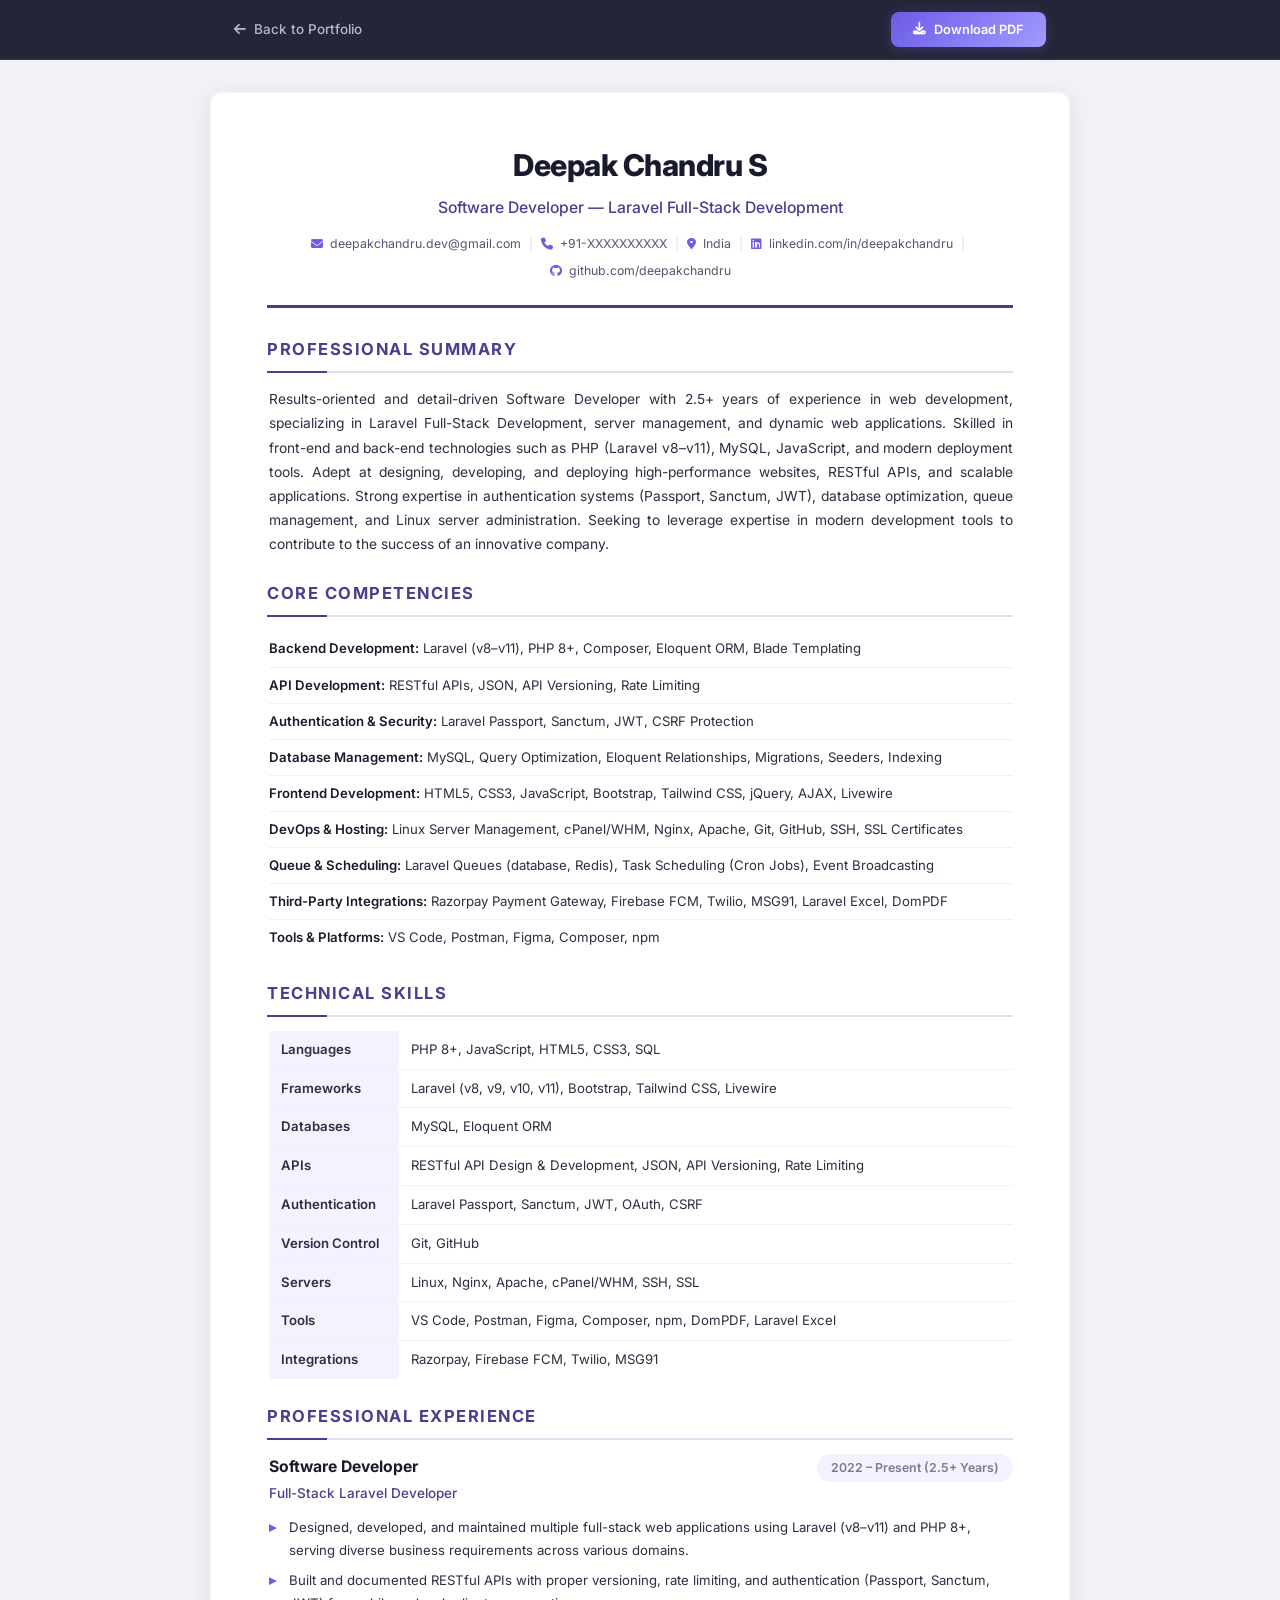
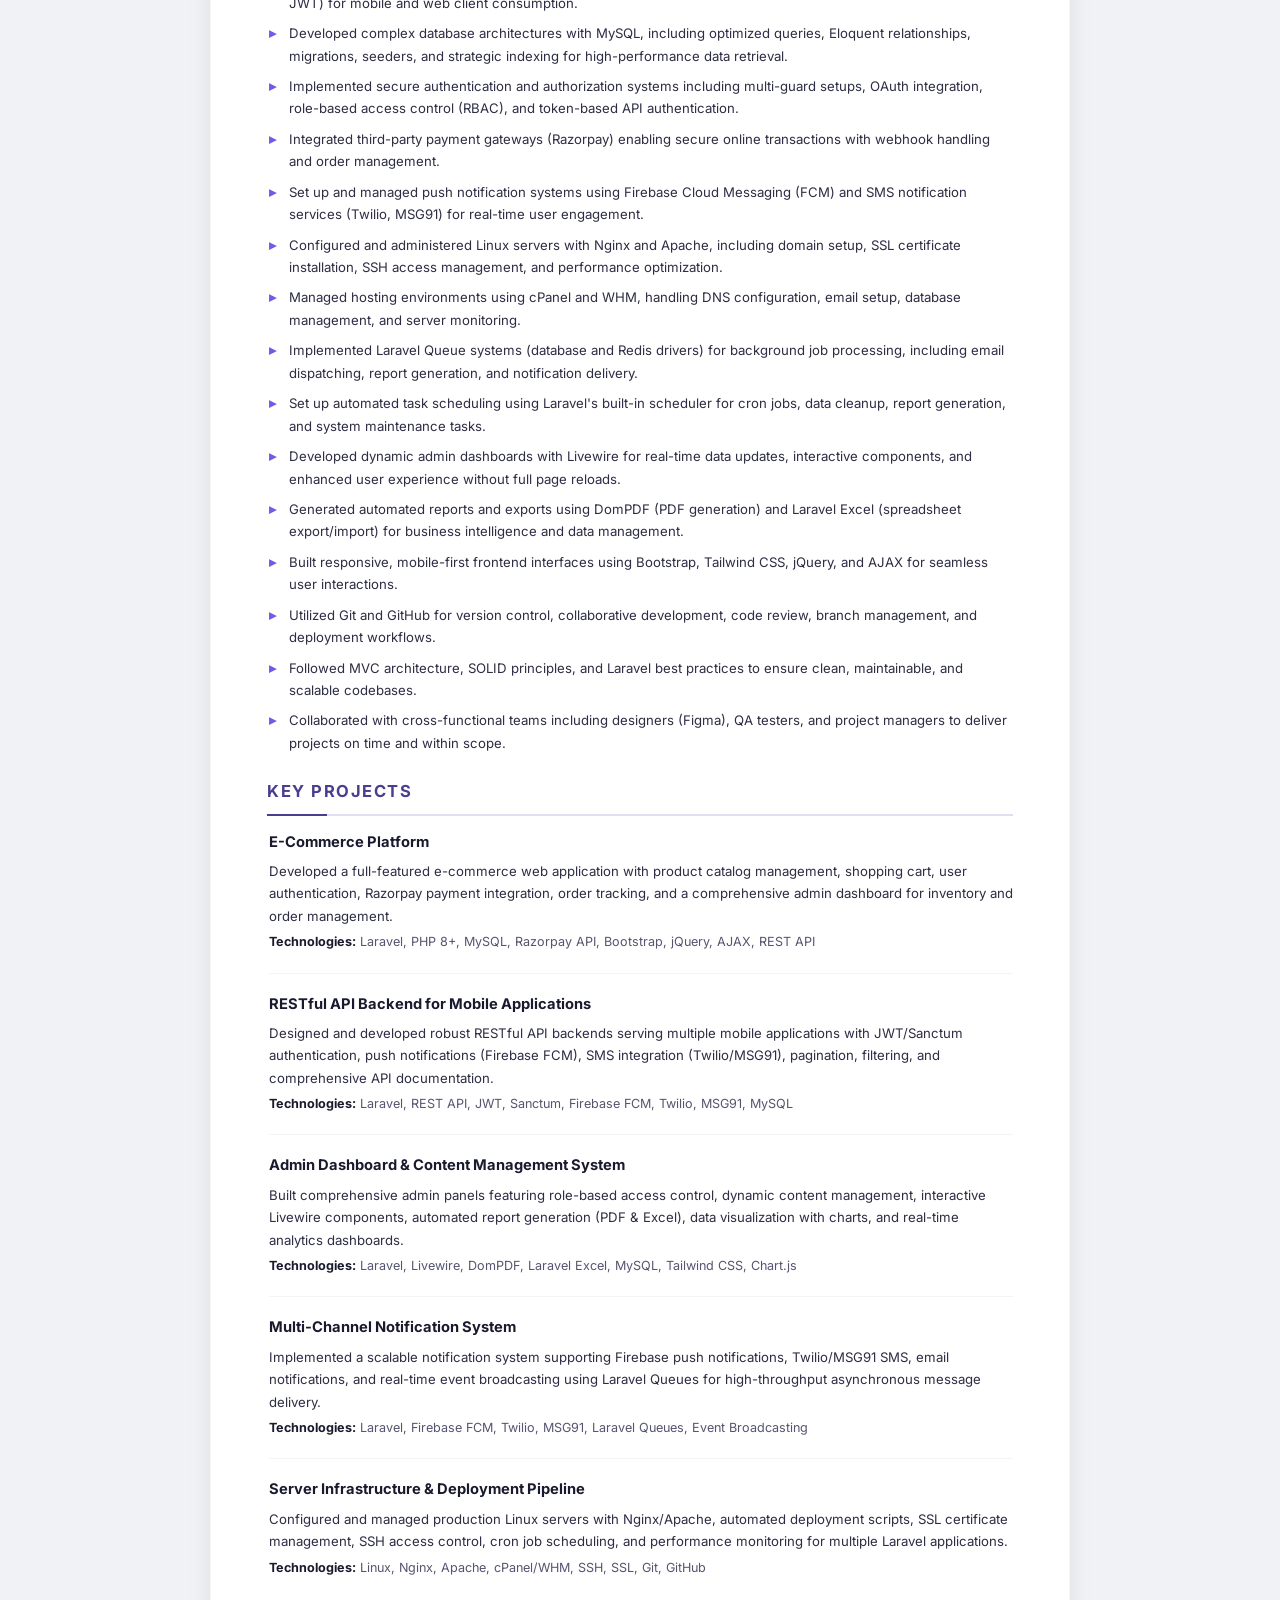
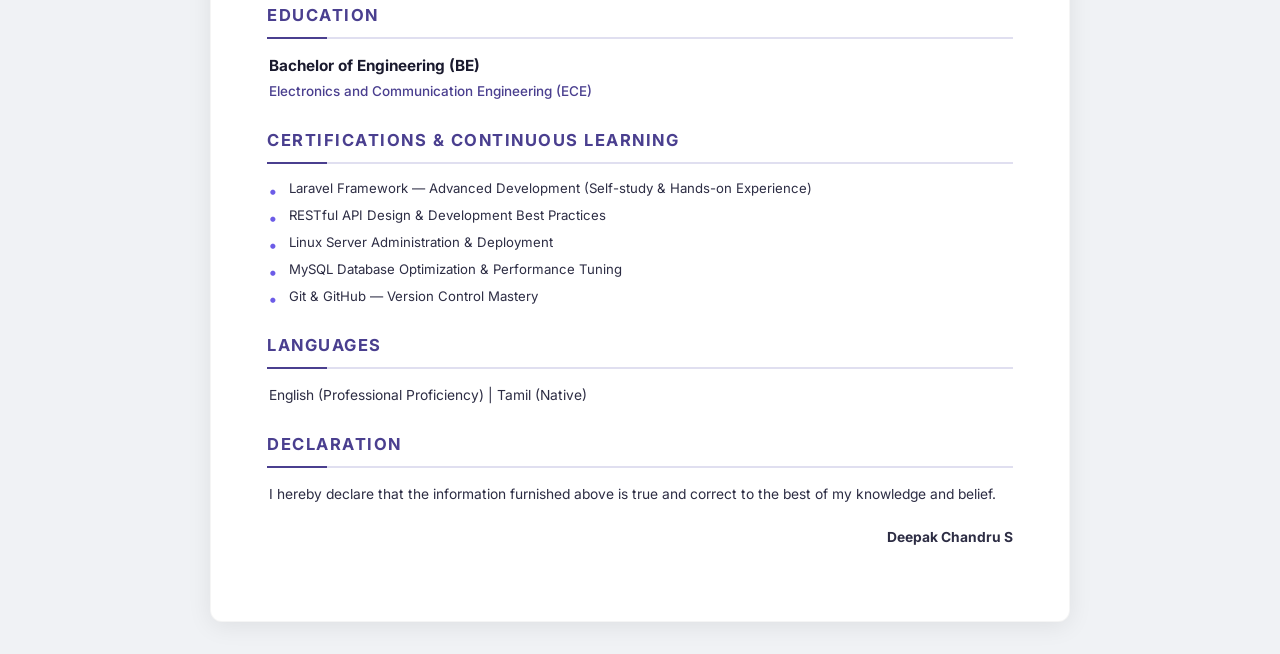
==== resume.html @ 0161b1d6 "initial commit" ====
<!DOCTYPE html>
<html lang="en">
<head>
    <meta charset="UTF-8">
    <meta name="viewport" content="width=device-width, initial-scale=1.0">
    <title>Deepak Chandru S — ATS Resume</title>
    <link rel="preconnect" href="https://fonts.googleapis.com">
    <link href="https://fonts.googleapis.com/css2?family=Inter:wght@400;500;600;700;800&family=JetBrains+Mono:wght@400;500&display=swap" rel="stylesheet">
    <link rel="stylesheet" href="https://cdn.jsdelivr.net/npm/@fortawesome/fontawesome-free@6.4.0/css/all.min.css">
    <link rel="stylesheet" href="css/resume.css">
</head>
<body>

    <!-- Action Bar (hidden on print) -->
    <div class="action-bar no-print">
        <div class="action-container">
            <a href="index.html" class="back-link">
                <i class="fas fa-arrow-left"></i> Back to Portfolio
            </a>
            <div class="action-buttons">
                <button class="action-btn" onclick="window.print()" title="Print / Save as PDF">
                    <i class="fas fa-download"></i> Download PDF
                </button>
            </div>
        </div>
    </div>

    <!-- Resume Container -->
    <div class="resume" id="resume">

        <!-- ===== HEADER / CONTACT ===== -->
        <header class="resume-header">
            <h1>Deepak Chandru S</h1>
            <p class="resume-subtitle">Software Developer — Laravel Full-Stack Development</p>
            <div class="contact-row">
                <span><i class="fas fa-envelope"></i> deepakchandru.dev@gmail.com</span>
                <span class="sep">|</span>
                <span><i class="fas fa-phone"></i> +91-XXXXXXXXXX</span>
                <span class="sep">|</span>
                <span><i class="fas fa-map-marker-alt"></i> India</span>
                <span class="sep">|</span>
                <span><i class="fab fa-linkedin"></i> linkedin.com/in/deepakchandru</span>
                <span class="sep">|</span>
                <span><i class="fab fa-github"></i> github.com/deepakchandru</span>
            </div>
        </header>

        <!-- ===== PROFESSIONAL SUMMARY ===== -->
        <section class="resume-section">
            <h2>Professional Summary</h2>
            <div class="section-content">
                <p>
                    Results-oriented and detail-driven Software Developer with 2.5+ years of experience in web development, 
                    specializing in Laravel Full-Stack Development, server management, and dynamic web applications. 
                    Skilled in front-end and back-end technologies such as PHP (Laravel v8–v11), MySQL, JavaScript, and modern 
                    deployment tools. Adept at designing, developing, and deploying high-performance websites, RESTful APIs, 
                    and scalable applications. Strong expertise in authentication systems (Passport, Sanctum, JWT), database 
                    optimization, queue management, and Linux server administration. Seeking to leverage expertise in modern 
                    development tools to contribute to the success of an innovative company.
                </p>
            </div>
        </section>

        <!-- ===== CORE COMPETENCIES ===== -->
        <section class="resume-section">
            <h2>Core Competencies</h2>
            <div class="section-content">
                <table class="competency-table">
                    <tr>
                        <td><strong>Backend Development:</strong> Laravel (v8–v11), PHP 8+, Composer, Eloquent ORM, Blade Templating</td>
                    </tr>
                    <tr>
                        <td><strong>API Development:</strong> RESTful APIs, JSON, API Versioning, Rate Limiting</td>
                    </tr>
                    <tr>
                        <td><strong>Authentication & Security:</strong> Laravel Passport, Sanctum, JWT, CSRF Protection</td>
                    </tr>
                    <tr>
                        <td><strong>Database Management:</strong> MySQL, Query Optimization, Eloquent Relationships, Migrations, Seeders, Indexing</td>
                    </tr>
                    <tr>
                        <td><strong>Frontend Development:</strong> HTML5, CSS3, JavaScript, Bootstrap, Tailwind CSS, jQuery, AJAX, Livewire</td>
                    </tr>
                    <tr>
                        <td><strong>DevOps & Hosting:</strong> Linux Server Management, cPanel/WHM, Nginx, Apache, Git, GitHub, SSH, SSL Certificates</td>
                    </tr>
                    <tr>
                        <td><strong>Queue & Scheduling:</strong> Laravel Queues (database, Redis), Task Scheduling (Cron Jobs), Event Broadcasting</td>
                    </tr>
                    <tr>
                        <td><strong>Third-Party Integrations:</strong> Razorpay Payment Gateway, Firebase FCM, Twilio, MSG91, Laravel Excel, DomPDF</td>
                    </tr>
                    <tr>
                        <td><strong>Tools & Platforms:</strong> VS Code, Postman, Figma, Composer, npm</td>
                    </tr>
                </table>
            </div>
        </section>

        <!-- ===== TECHNICAL SKILLS ===== -->
        <section class="resume-section">
            <h2>Technical Skills</h2>
            <div class="section-content">
                <table class="skills-table">
                    <tr>
                        <td class="skill-label">Languages</td>
                        <td>PHP 8+, JavaScript, HTML5, CSS3, SQL</td>
                    </tr>
                    <tr>
                        <td class="skill-label">Frameworks</td>
                        <td>Laravel (v8, v9, v10, v11), Bootstrap, Tailwind CSS, Livewire</td>
                    </tr>
                    <tr>
                        <td class="skill-label">Databases</td>
                        <td>MySQL, Eloquent ORM</td>
                    </tr>
                    <tr>
                        <td class="skill-label">APIs</td>
                        <td>RESTful API Design & Development, JSON, API Versioning, Rate Limiting</td>
                    </tr>
                    <tr>
                        <td class="skill-label">Authentication</td>
                        <td>Laravel Passport, Sanctum, JWT, OAuth, CSRF</td>
                    </tr>
                    <tr>
                        <td class="skill-label">Version Control</td>
                        <td>Git, GitHub</td>
                    </tr>
                    <tr>
                        <td class="skill-label">Servers</td>
                        <td>Linux, Nginx, Apache, cPanel/WHM, SSH, SSL</td>
                    </tr>
                    <tr>
                        <td class="skill-label">Tools</td>
                        <td>VS Code, Postman, Figma, Composer, npm, DomPDF, Laravel Excel</td>
                    </tr>
                    <tr>
                        <td class="skill-label">Integrations</td>
                        <td>Razorpay, Firebase FCM, Twilio, MSG91</td>
                    </tr>
                </table>
            </div>
        </section>

        <!-- ===== WORK EXPERIENCE ===== -->
        <section class="resume-section">
            <h2>Professional Experience</h2>
            <div class="section-content">

                <div class="experience-item">
                    <div class="exp-header">
                        <div>
                            <h3>Software Developer</h3>
                            <p class="exp-company">Full-Stack Laravel Developer</p>
                        </div>
                        <span class="exp-date">2022 – Present (2.5+ Years)</span>
                    </div>
                    <ul class="exp-list">
                        <li>Designed, developed, and maintained multiple full-stack web applications using Laravel (v8–v11) and PHP 8+, serving diverse business requirements across various domains.</li>
                        <li>Built and documented RESTful APIs with proper versioning, rate limiting, and authentication (Passport, Sanctum, JWT) for mobile and web client consumption.</li>
                        <li>Developed complex database architectures with MySQL, including optimized queries, Eloquent relationships, migrations, seeders, and strategic indexing for high-performance data retrieval.</li>
                        <li>Implemented secure authentication and authorization systems including multi-guard setups, OAuth integration, role-based access control (RBAC), and token-based API authentication.</li>
                        <li>Integrated third-party payment gateways (Razorpay) enabling secure online transactions with webhook handling and order management.</li>
                        <li>Set up and managed push notification systems using Firebase Cloud Messaging (FCM) and SMS notification services (Twilio, MSG91) for real-time user engagement.</li>
                        <li>Configured and administered Linux servers with Nginx and Apache, including domain setup, SSL certificate installation, SSH access management, and performance optimization.</li>
                        <li>Managed hosting environments using cPanel and WHM, handling DNS configuration, email setup, database management, and server monitoring.</li>
                        <li>Implemented Laravel Queue systems (database and Redis drivers) for background job processing, including email dispatching, report generation, and notification delivery.</li>
                        <li>Set up automated task scheduling using Laravel's built-in scheduler for cron jobs, data cleanup, report generation, and system maintenance tasks.</li>
                        <li>Developed dynamic admin dashboards with Livewire for real-time data updates, interactive components, and enhanced user experience without full page reloads.</li>
                        <li>Generated automated reports and exports using DomPDF (PDF generation) and Laravel Excel (spreadsheet export/import) for business intelligence and data management.</li>
                        <li>Built responsive, mobile-first frontend interfaces using Bootstrap, Tailwind CSS, jQuery, and AJAX for seamless user interactions.</li>
                        <li>Utilized Git and GitHub for version control, collaborative development, code review, branch management, and deployment workflows.</li>
                        <li>Followed MVC architecture, SOLID principles, and Laravel best practices to ensure clean, maintainable, and scalable codebases.</li>
                        <li>Collaborated with cross-functional teams including designers (Figma), QA testers, and project managers to deliver projects on time and within scope.</li>
                    </ul>
                </div>

            </div>
        </section>

        <!-- ===== PROJECTS ===== -->
        <section class="resume-section">
            <h2>Key Projects</h2>
            <div class="section-content">

                <div class="project-item">
                    <h3>E-Commerce Platform</h3>
                    <p>Developed a full-featured e-commerce web application with product catalog management, shopping cart, user authentication, Razorpay payment integration, order tracking, and a comprehensive admin dashboard for inventory and order management.</p>
                    <p class="tech-used"><strong>Technologies:</strong> Laravel, PHP 8+, MySQL, Razorpay API, Bootstrap, jQuery, AJAX, REST API</p>
                </div>

                <div class="project-item">
                    <h3>RESTful API Backend for Mobile Applications</h3>
                    <p>Designed and developed robust RESTful API backends serving multiple mobile applications with JWT/Sanctum authentication, push notifications (Firebase FCM), SMS integration (Twilio/MSG91), pagination, filtering, and comprehensive API documentation.</p>
                    <p class="tech-used"><strong>Technologies:</strong> Laravel, REST API, JWT, Sanctum, Firebase FCM, Twilio, MSG91, MySQL</p>
                </div>

                <div class="project-item">
                    <h3>Admin Dashboard & Content Management System</h3>
                    <p>Built comprehensive admin panels featuring role-based access control, dynamic content management, interactive Livewire components, automated report generation (PDF & Excel), data visualization with charts, and real-time analytics dashboards.</p>
                    <p class="tech-used"><strong>Technologies:</strong> Laravel, Livewire, DomPDF, Laravel Excel, MySQL, Tailwind CSS, Chart.js</p>
                </div>

                <div class="project-item">
                    <h3>Multi-Channel Notification System</h3>
                    <p>Implemented a scalable notification system supporting Firebase push notifications, Twilio/MSG91 SMS, email notifications, and real-time event broadcasting using Laravel Queues for high-throughput asynchronous message delivery.</p>
                    <p class="tech-used"><strong>Technologies:</strong> Laravel, Firebase FCM, Twilio, MSG91, Laravel Queues, Event Broadcasting</p>
                </div>

                <div class="project-item">
                    <h3>Server Infrastructure & Deployment Pipeline</h3>
                    <p>Configured and managed production Linux servers with Nginx/Apache, automated deployment scripts, SSL certificate management, SSH access control, cron job scheduling, and performance monitoring for multiple Laravel applications.</p>
                    <p class="tech-used"><strong>Technologies:</strong> Linux, Nginx, Apache, cPanel/WHM, SSH, SSL, Git, GitHub</p>
                </div>

            </div>
        </section>

        <!-- ===== EDUCATION ===== -->
        <section class="resume-section">
            <h2>Education</h2>
            <div class="section-content">
                <div class="education-item">
                    <div class="edu-header">
                        <div>
                            <h3>Bachelor of Engineering (BE)</h3>
                            <p class="edu-field">Electronics and Communication Engineering (ECE)</p>
                        </div>
                    </div>
                </div>
            </div>
        </section>

        <!-- ===== CERTIFICATIONS & LEARNING ===== -->
        <section class="resume-section">
            <h2>Certifications & Continuous Learning</h2>
            <div class="section-content">
                <ul class="simple-list">
                    <li>Laravel Framework — Advanced Development (Self-study & Hands-on Experience)</li>
                    <li>RESTful API Design & Development Best Practices</li>
                    <li>Linux Server Administration & Deployment</li>
                    <li>MySQL Database Optimization & Performance Tuning</li>
                    <li>Git & GitHub — Version Control Mastery</li>
                </ul>
            </div>
        </section>

        <!-- ===== LANGUAGES ===== -->
        <section class="resume-section">
            <h2>Languages</h2>
            <div class="section-content">
                <p>English (Professional Proficiency) | Tamil (Native)</p>
            </div>
        </section>

        <!-- ===== DECLARATION ===== -->
        <section class="resume-section">
            <h2>Declaration</h2>
            <div class="section-content">
                <p>
                    I hereby declare that the information furnished above is true and correct to the best of my knowledge and belief.
                </p>
                <div class="declaration-footer">
                    <p><strong>Deepak Chandru S</strong></p>
                </div>
            </div>
        </section>

    </div>

    <!-- Print Watermark Info (hidden on screen) -->
    <div class="print-only print-footer">
        <p>Resume of Deepak Chandru S — Generated from Portfolio</p>
    </div>

</body>
</html>
---- css/resume.css ----
/* ========================================
   ATS-Friendly Resume Styles
   Clean, Minimal, Print-Optimized
   ========================================
   
   ATS Design Principles:
   ✅ Single column layout (no columns/tables for layout)
   ✅ Standard fonts (serif/sans-serif)
   ✅ Clear section headings with standard names
   ✅ No images, icons hidden on print
   ✅ No headers/footers in print
   ✅ Simple bullet points
   ✅ Clean hierarchy (h1 > h2 > h3)
   ✅ Proper semantic HTML
   ======================================== */

/* CSS Variables */
:root {
    --bg-page: #f0f2f5;
    --bg-resume: #ffffff;
    --text-dark: #1a1a2e;
    --text-body: #2d2d44;
    --text-secondary: #555570;
    --text-muted: #7a7a90;
    --accent: #4a3f8f;
    --accent-light: #6c5ce7;
    --accent-bg: #f4f2ff;
    --border: #e0dff0;
    --border-section: #4a3f8f;
    --font-main: 'Inter', 'Segoe UI', 'Helvetica Neue', Arial, sans-serif;
    --font-mono: 'JetBrains Mono', 'Courier New', monospace;
}

/* Reset */
*, *::before, *::after {
    margin: 0;
    padding: 0;
    box-sizing: border-box;
}

html {
    font-size: 15px;
}

body {
    font-family: var(--font-main);
    background: var(--bg-page);
    color: var(--text-body);
    line-height: 1.65;
    -webkit-font-smoothing: antialiased;
}

/* ========================================
   Action Bar (Screen Only)
   ======================================== */
.action-bar {
    position: sticky;
    top: 0;
    z-index: 100;
    background: rgba(26, 26, 46, 0.95);
    backdrop-filter: blur(12px);
    border-bottom: 1px solid rgba(255, 255, 255, 0.08);
    padding: 12px 0;
}

.action-container {
    max-width: 860px;
    margin: 0 auto;
    padding: 0 24px;
    display: flex;
    justify-content: space-between;
    align-items: center;
}

.back-link {
    color: #b8b8cc;
    text-decoration: none;
    font-size: 0.9rem;
    font-weight: 500;
    display: flex;
    align-items: center;
    gap: 8px;
    transition: color 0.2s;
}

.back-link:hover {
    color: #fff;
}

.action-buttons {
    display: flex;
    gap: 10px;
}

.action-btn {
    display: inline-flex;
    align-items: center;
    gap: 8px;
    padding: 10px 22px;
    font-size: 0.85rem;
    font-weight: 600;
    font-family: var(--font-main);
    border: none;
    border-radius: 8px;
    cursor: pointer;
    transition: all 0.2s;
    background: linear-gradient(135deg, #6c5ce7, #a29bfe);
    color: #fff;
    box-shadow: 0 2px 12px rgba(108, 92, 231, 0.3);
}

.action-btn:hover {
    transform: translateY(-1px);
    box-shadow: 0 4px 20px rgba(108, 92, 231, 0.4);
}

/* ========================================
   Resume Container
   ======================================== */
.resume {
    max-width: 860px;
    margin: 32px auto;
    background: var(--bg-resume);
    padding: 48px 56px;
    border-radius: 12px;
    box-shadow: 0 4px 24px rgba(0, 0, 0, 0.08);
    border: 1px solid rgba(0, 0, 0, 0.04);
}

/* ========================================
   Header / Contact
   ======================================== */
.resume-header {
    text-align: center;
    padding-bottom: 24px;
    margin-bottom: 28px;
    border-bottom: 3px solid var(--accent);
}

.resume-header h1 {
    font-size: 2rem;
    font-weight: 800;
    color: var(--text-dark);
    letter-spacing: -0.5px;
    margin-bottom: 4px;
}

.resume-subtitle {
    font-size: 1.05rem;
    font-weight: 500;
    color: var(--accent);
    margin-bottom: 14px;
}

.contact-row {
    display: flex;
    flex-wrap: wrap;
    justify-content: center;
    align-items: center;
    gap: 6px 4px;
    font-size: 0.82rem;
    color: var(--text-secondary);
}

.contact-row span {
    white-space: nowrap;
}

.contact-row i {
    color: var(--accent-light);
    margin-right: 4px;
    font-size: 0.8rem;
}

.contact-row .sep {
    color: var(--border);
    margin: 0 4px;
}

/* ========================================
   Section Styles
   ======================================== */
.resume-section {
    margin-bottom: 24px;
}

.resume-section h2 {
    font-size: 1.1rem;
    font-weight: 700;
    color: var(--accent);
    text-transform: uppercase;
    letter-spacing: 1.5px;
    padding-bottom: 8px;
    margin-bottom: 14px;
    border-bottom: 2px solid var(--border);
    position: relative;
}

.resume-section h2::after {
    content: '';
    position: absolute;
    bottom: -2px;
    left: 0;
    width: 60px;
    height: 2px;
    background: var(--accent);
}

.section-content {
    padding-left: 2px;
}

.section-content > p {
    font-size: 0.92rem;
    color: var(--text-body);
    line-height: 1.75;
    text-align: justify;
}

/* ========================================
   Competency Table
   ======================================== */
.competency-table {
    width: 100%;
    border-collapse: collapse;
}

.competency-table td {
    padding: 7px 0;
    font-size: 0.88rem;
    color: var(--text-body);
    line-height: 1.6;
    border-bottom: 1px solid #f0f0f5;
    vertical-align: top;
}

.competency-table tr:last-child td {
    border-bottom: none;
}

.competency-table strong {
    color: var(--text-dark);
    font-weight: 600;
}

/* ========================================
   Skills Table
   ======================================== */
.skills-table {
    width: 100%;
    border-collapse: collapse;
}

.skills-table tr {
    border-bottom: 1px solid #f0f0f5;
}

.skills-table tr:last-child {
    border-bottom: none;
}

.skills-table td {
    padding: 8px 12px;
    font-size: 0.88rem;
    color: var(--text-body);
    vertical-align: top;
}

.skill-label {
    font-weight: 600;
    color: var(--text-dark);
    white-space: nowrap;
    width: 130px;
    background: var(--accent-bg);
    border-radius: 4px;
}

/* ========================================
   Experience
   ======================================== */
.experience-item {
    margin-bottom: 20px;
}

.experience-item:last-child {
    margin-bottom: 0;
}

.exp-header {
    display: flex;
    justify-content: space-between;
    align-items: flex-start;
    flex-wrap: wrap;
    gap: 8px;
    margin-bottom: 12px;
}

.exp-header h3 {
    font-size: 1.05rem;
    font-weight: 700;
    color: var(--text-dark);
}

.exp-company {
    font-size: 0.9rem;
    color: var(--accent);
    font-weight: 500;
    margin-top: 2px;
}

.exp-date {
    font-size: 0.82rem;
    font-weight: 600;
    color: var(--text-muted);
    background: var(--accent-bg);
    padding: 4px 14px;
    border-radius: 50px;
    white-space: nowrap;
}

.exp-list {
    list-style: none;
    padding: 0;
}

.exp-list li {
    position: relative;
    padding-left: 20px;
    margin-bottom: 8px;
    font-size: 0.88rem;
    color: var(--text-body);
    line-height: 1.7;
}

.exp-list li::before {
    content: '▸';
    position: absolute;
    left: 0;
    top: 0;
    color: var(--accent-light);
    font-size: 0.9rem;
    font-weight: 700;
}

/* ========================================
   Projects
   ======================================== */
.project-item {
    margin-bottom: 18px;
    padding-bottom: 16px;
    border-bottom: 1px solid #f4f4f8;
}

.project-item:last-child {
    margin-bottom: 0;
    padding-bottom: 0;
    border-bottom: none;
}

.project-item h3 {
    font-size: 0.98rem;
    font-weight: 700;
    color: var(--text-dark);
    margin-bottom: 6px;
}

.project-item p {
    font-size: 0.88rem;
    color: var(--text-body);
    line-height: 1.7;
    margin-bottom: 4px;
}

.tech-used {
    font-size: 0.84rem !important;
    color: var(--text-secondary) !important;
}

.tech-used strong {
    color: var(--text-dark);
}

/* ========================================
   Education
   ======================================== */
.education-item {
    margin-bottom: 12px;
}

.edu-header {
    display: flex;
    justify-content: space-between;
    align-items: flex-start;
    flex-wrap: wrap;
    gap: 8px;
}

.edu-header h3 {
    font-size: 1.02rem;
    font-weight: 700;
    color: var(--text-dark);
}

.edu-field {
    font-size: 0.9rem;
    color: var(--accent);
    font-weight: 500;
    margin-top: 2px;
}

.edu-detail {
    font-size: 0.85rem;
    color: var(--text-secondary);
    margin-top: 4px;
}

/* ========================================
   Simple List
   ======================================== */
.simple-list {
    list-style: none;
    padding: 0;
}

.simple-list li {
    position: relative;
    padding-left: 20px;
    margin-bottom: 6px;
    font-size: 0.88rem;
    color: var(--text-body);
    line-height: 1.6;
}

.simple-list li::before {
    content: '•';
    position: absolute;
    left: 0;
    top: 0;
    color: var(--accent-light);
    font-size: 1.1rem;
    font-weight: 700;
}

/* ========================================
   Declaration
   ======================================== */
.declaration-footer {
    margin-top: 20px;
    text-align: right;
}

.declaration-footer p {
    font-size: 0.92rem;
}

/* ========================================
   Print Only Elements
   ======================================== */
.print-only {
    display: none;
}

/* ========================================
   No Print Elements
   ======================================== */
@media print {
    .no-print {
        display: none !important;
    }

    .print-only {
        display: block;
    }

    html {
        font-size: 12px;
    }

    body {
        background: #fff;
        color: #000;
        -webkit-print-color-adjust: exact;
        print-color-adjust: exact;
    }

    .resume {
        max-width: 100%;
        margin: 0;
        padding: 28px 40px;
        border-radius: 0;
        box-shadow: none;
        border: none;
    }

    .resume-header {
        border-bottom-color: #000;
    }

    .resume-header h1 {
        color: #000;
        font-size: 1.8rem;
    }

    .resume-subtitle {
        color: #333;
    }

    .contact-row {
        color: #444;
    }

    .contact-row i {
        display: none;
    }

    .resume-section h2 {
        color: #000;
        border-bottom-color: #ccc;
        font-size: 1rem;
    }

    .resume-section h2::after {
        background: #000;
    }

    .section-content > p,
    .exp-list li,
    .project-item p,
    .simple-list li,
    .competency-table td,
    .skills-table td {
        color: #222;
    }

    .exp-header h3,
    .project-item h3,
    .edu-header h3,
    .competency-table strong,
    .skill-label,
    .tech-used strong {
        color: #000;
    }

    .exp-company,
    .edu-field {
        color: #444;
    }

    .exp-date {
        background: #f0f0f0;
        color: #444;
    }

    .skill-label {
        background: #f5f5f5;
    }

    .exp-list li::before,
    .simple-list li::before {
        color: #333;
    }

    .resume-section {
        page-break-inside: avoid;
        margin-bottom: 18px;
    }

    .experience-item,
    .project-item,
    .education-item {
        page-break-inside: avoid;
    }

    .print-footer {
        text-align: center;
        font-size: 0.7rem;
        color: #999;
        margin-top: 20px;
        padding-top: 10px;
        border-top: 1px solid #ddd;
    }

    a {
        color: #000;
        text-decoration: none;
    }
}

/* ========================================
   Responsive
   ======================================== */
@media (max-width: 768px) {
    .resume {
        margin: 16px;
        padding: 28px 24px;
    }

    .resume-header h1 {
        font-size: 1.6rem;
    }

    .contact-row {
        flex-direction: column;
        gap: 4px;
    }

    .contact-row .sep {
        display: none;
    }

    .exp-header {
        flex-direction: column;
    }

    .skills-table td {
        display: block;
        padding: 4px 0;
    }

    .skill-label {
        width: 100%;
        background: transparent;
        padding: 4px 0;
        margin-bottom: 0;
    }

    .action-container {
        flex-direction: column;
        gap: 10px;
    }
}

@media (max-width: 480px) {
    .resume {
        margin: 8px;
        padding: 20px 16px;
    }

    .resume-header h1 {
        font-size: 1.4rem;
    }

    html {
        font-size: 14px;
    }
}
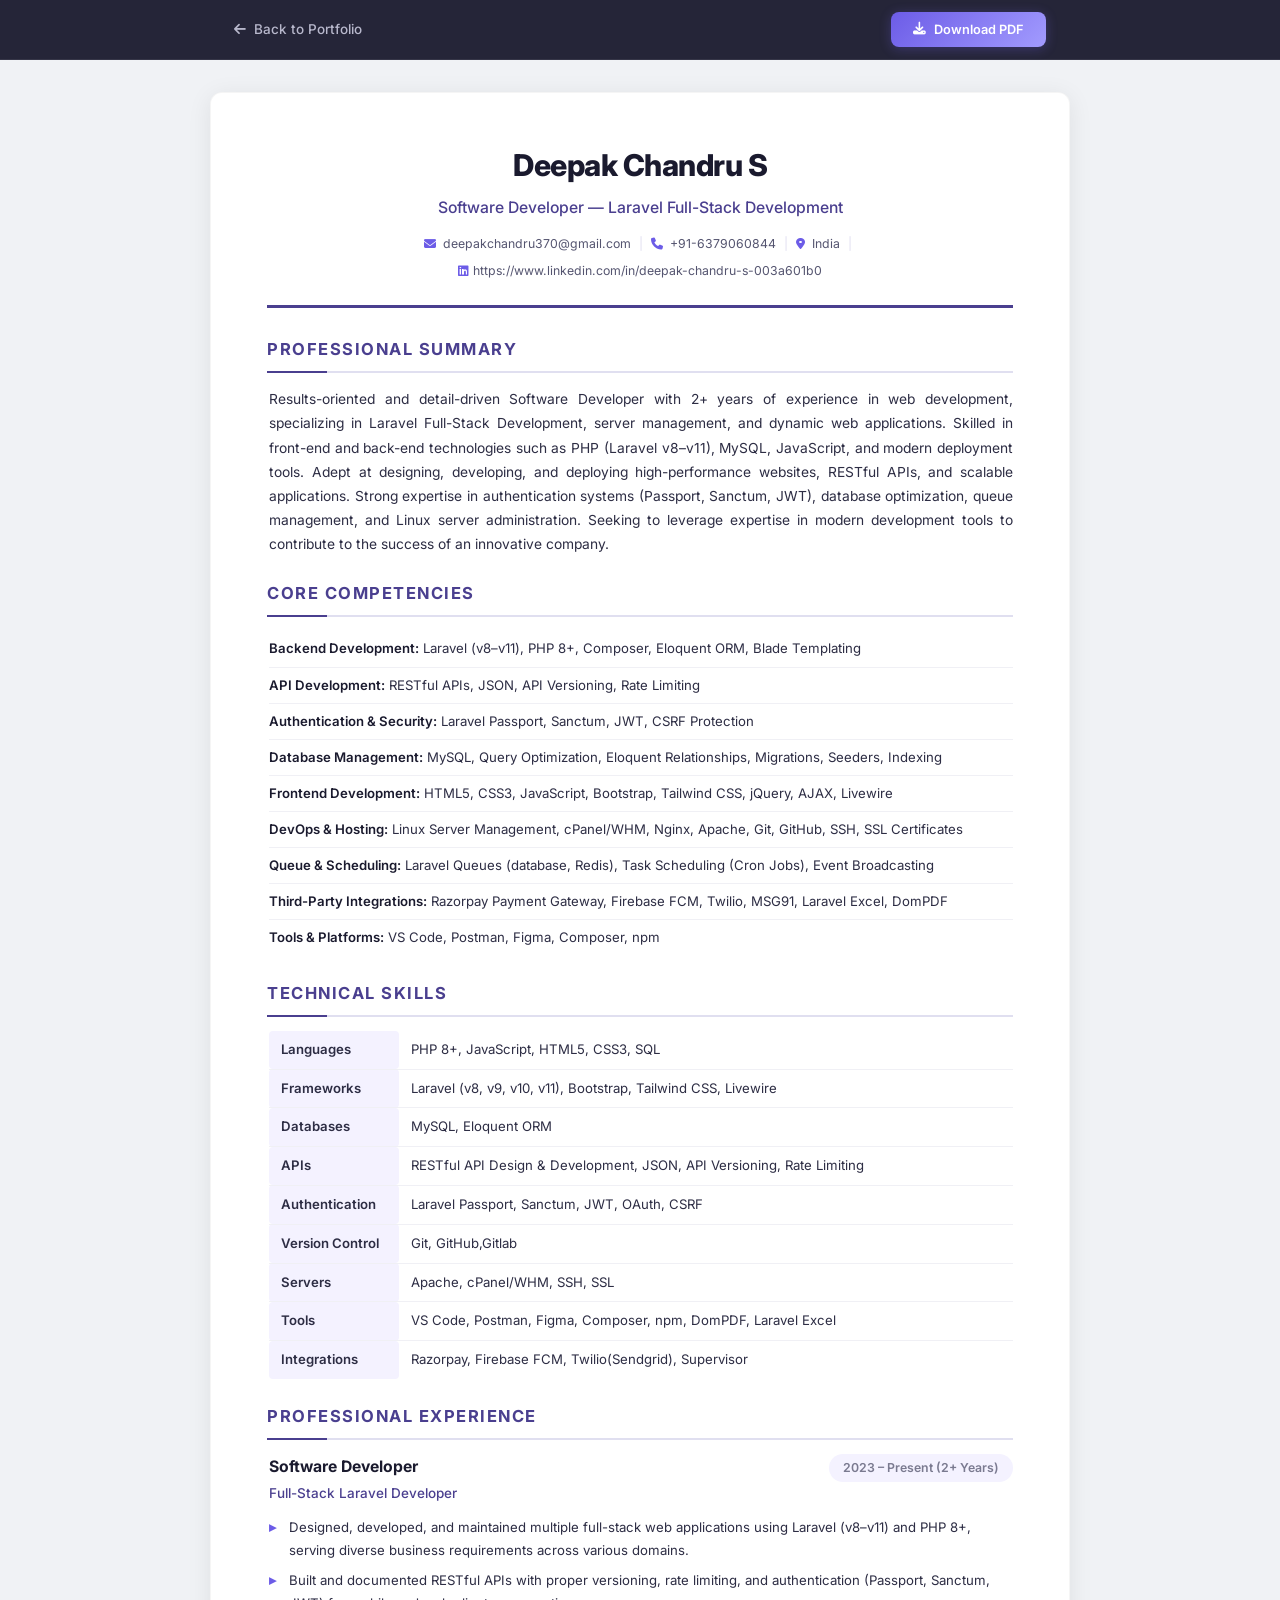
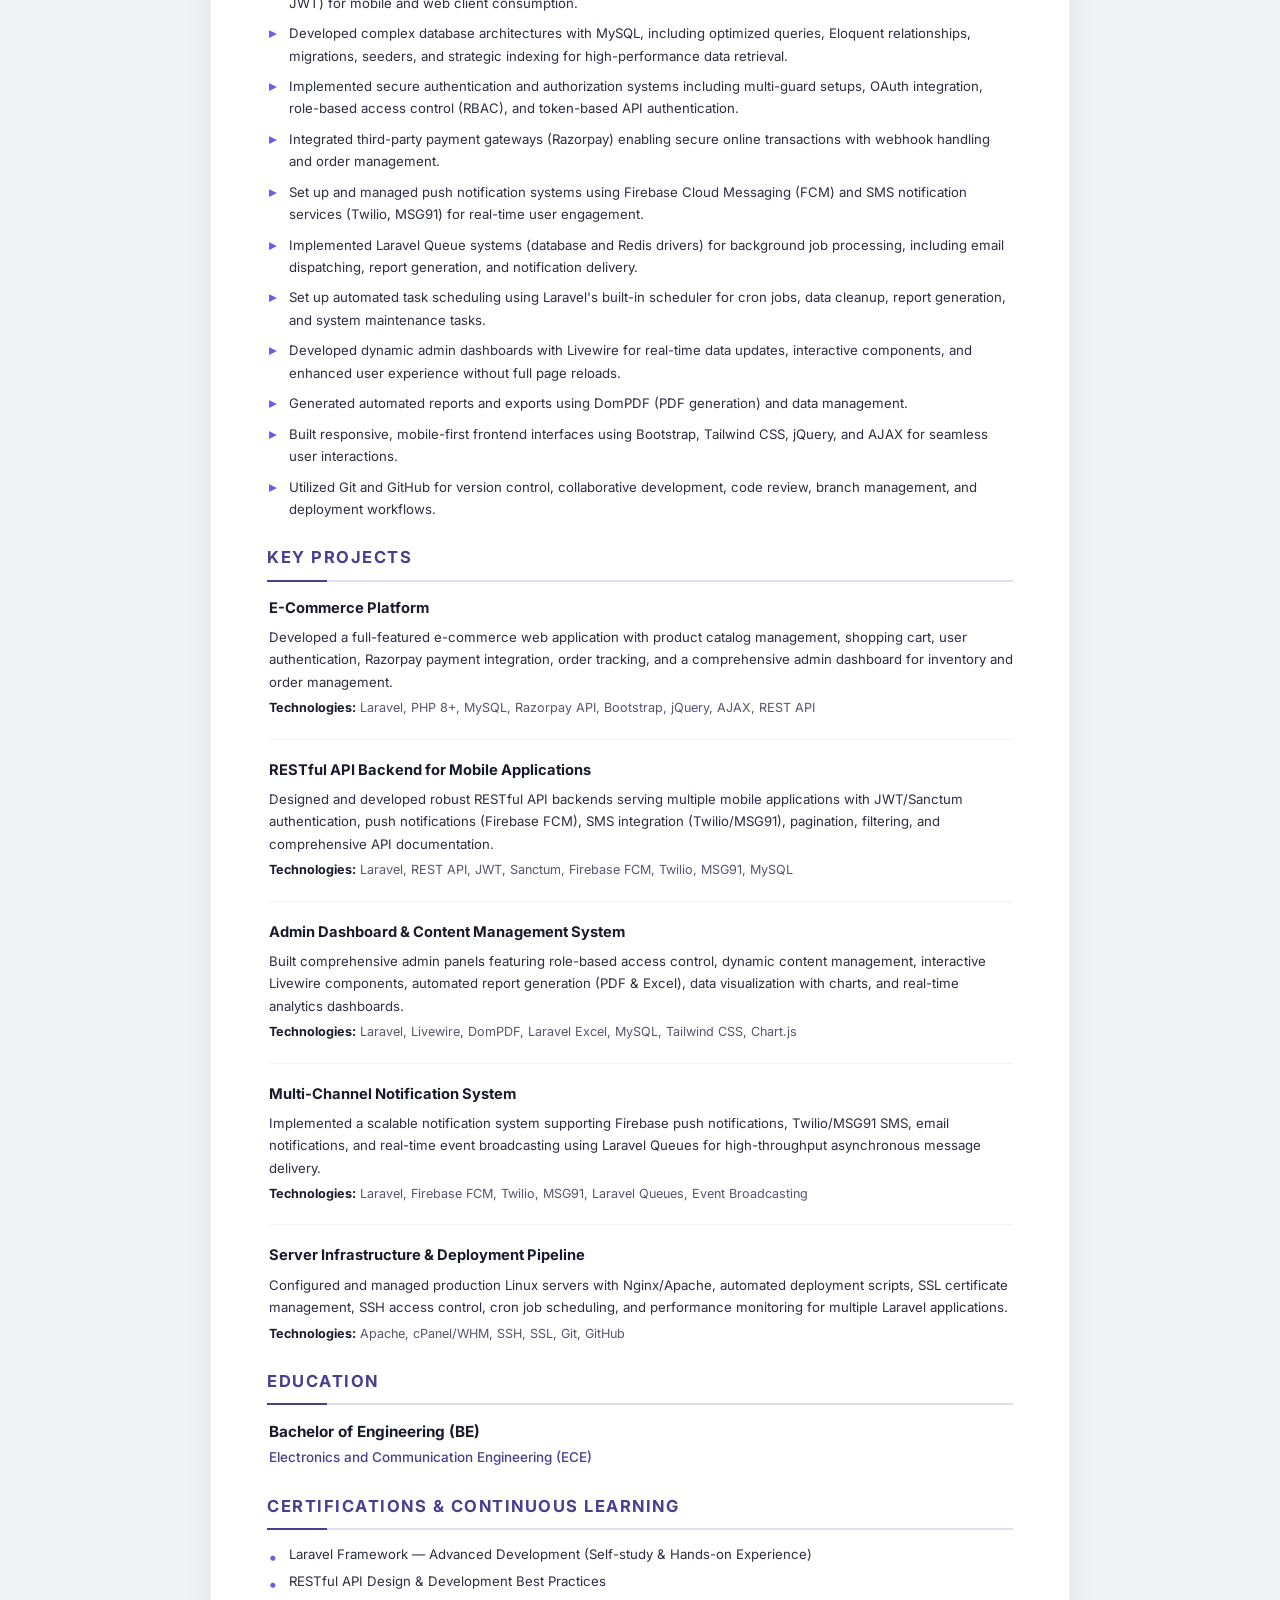
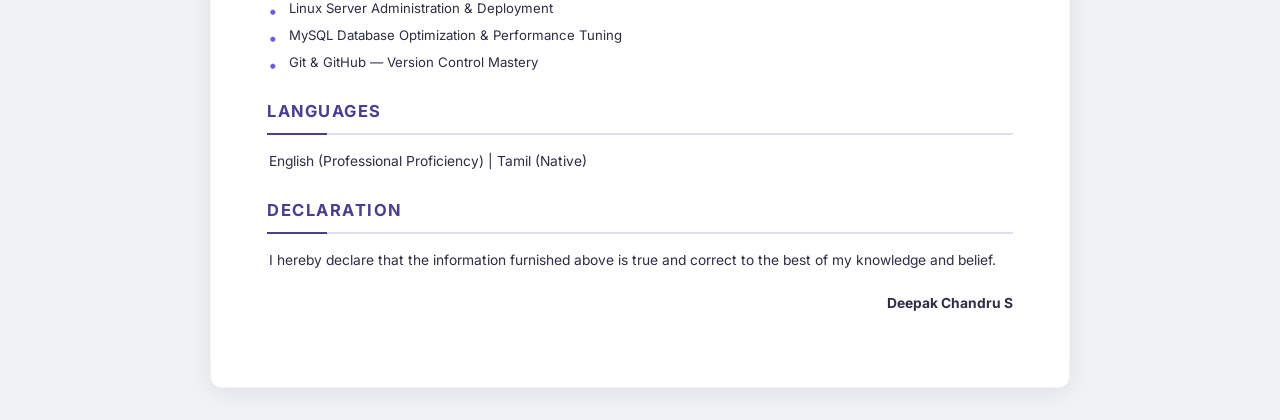
==== commit fe6838f6: "Portfolio details corrections" ====
--- a/resume.html
+++ b/resume.html
@@ -33,15 +33,15 @@
             <h1>Deepak Chandru S</h1>
             <p class="resume-subtitle">Software Developer — Laravel Full-Stack Development</p>
             <div class="contact-row">
-                <span><i class="fas fa-envelope"></i> deepakchandru.dev@gmail.com</span>
+                <span><i class="fas fa-envelope"></i> deepakchandru370@gmail.com</span>
                 <span class="sep">|</span>
-                <span><i class="fas fa-phone"></i> +91-XXXXXXXXXX</span>
+                <span><i class="fas fa-phone"></i> +91-6379060844</span>
                 <span class="sep">|</span>
                 <span><i class="fas fa-map-marker-alt"></i> India</span>
                 <span class="sep">|</span>
-                <span><i class="fab fa-linkedin"></i> linkedin.com/in/deepakchandru</span>
-                <span class="sep">|</span>
-                <span><i class="fab fa-github"></i> github.com/deepakchandru</span>
+                <span><i class="fab fa-linkedin"></i>https://www.linkedin.com/in/deepak-chandru-s-003a601b0</span>
+                <!-- <span class="sep">|</span>
+                <span><i class="fab fa-github"></i> github.com/deepakchandru</span> -->
             </div>
         </header>
 
@@ -50,7 +50,7 @@
             <h2>Professional Summary</h2>
             <div class="section-content">
                 <p>
-                    Results-oriented and detail-driven Software Developer with 2.5+ years of experience in web development, 
+                    Results-oriented and detail-driven Software Developer with 2+ years of experience in web development, 
                     specializing in Laravel Full-Stack Development, server management, and dynamic web applications. 
                     Skilled in front-end and back-end technologies such as PHP (Laravel v8–v11), MySQL, JavaScript, and modern 
                     deployment tools. Adept at designing, developing, and deploying high-performance websites, RESTful APIs, 
@@ -124,11 +124,11 @@
                     </tr>
                     <tr>
                         <td class="skill-label">Version Control</td>
-                        <td>Git, GitHub</td>
+                        <td>Git, GitHub,Gitlab</td>
                     </tr>
                     <tr>
                         <td class="skill-label">Servers</td>
-                        <td>Linux, Nginx, Apache, cPanel/WHM, SSH, SSL</td>
+                        <td>Apache, cPanel/WHM, SSH, SSL</td>
                     </tr>
                     <tr>
                         <td class="skill-label">Tools</td>
@@ -136,7 +136,7 @@
                     </tr>
                     <tr>
                         <td class="skill-label">Integrations</td>
-                        <td>Razorpay, Firebase FCM, Twilio, MSG91</td>
+                        <td>Razorpay, Firebase FCM, Twilio(Sendgrid), Supervisor</td>
                     </tr>
                 </table>
             </div>
@@ -153,7 +153,7 @@
                             <h3>Software Developer</h3>
                             <p class="exp-company">Full-Stack Laravel Developer</p>
                         </div>
-                        <span class="exp-date">2022 – Present (2.5+ Years)</span>
+                        <span class="exp-date">2023 – Present (2+ Years)</span>
                     </div>
                     <ul class="exp-list">
                         <li>Designed, developed, and maintained multiple full-stack web applications using Laravel (v8–v11) and PHP 8+, serving diverse business requirements across various domains.</li>
@@ -162,16 +162,16 @@
                         <li>Implemented secure authentication and authorization systems including multi-guard setups, OAuth integration, role-based access control (RBAC), and token-based API authentication.</li>
                         <li>Integrated third-party payment gateways (Razorpay) enabling secure online transactions with webhook handling and order management.</li>
                         <li>Set up and managed push notification systems using Firebase Cloud Messaging (FCM) and SMS notification services (Twilio, MSG91) for real-time user engagement.</li>
-                        <li>Configured and administered Linux servers with Nginx and Apache, including domain setup, SSL certificate installation, SSH access management, and performance optimization.</li>
-                        <li>Managed hosting environments using cPanel and WHM, handling DNS configuration, email setup, database management, and server monitoring.</li>
+                        <!-- <li>Configured and administered Linux servers with Nginx and Apache, including domain setup, SSL certificate installation, SSH access management, and performance optimization.</li> -->
+                        <!-- <li>Managed hosting environments using cPanel and WHM, handling DNS configuration, email setup, database management, and server monitoring.</li> -->
                         <li>Implemented Laravel Queue systems (database and Redis drivers) for background job processing, including email dispatching, report generation, and notification delivery.</li>
                         <li>Set up automated task scheduling using Laravel's built-in scheduler for cron jobs, data cleanup, report generation, and system maintenance tasks.</li>
                         <li>Developed dynamic admin dashboards with Livewire for real-time data updates, interactive components, and enhanced user experience without full page reloads.</li>
-                        <li>Generated automated reports and exports using DomPDF (PDF generation) and Laravel Excel (spreadsheet export/import) for business intelligence and data management.</li>
+                        <li>Generated automated reports and exports using DomPDF (PDF generation) and data management.</li>
                         <li>Built responsive, mobile-first frontend interfaces using Bootstrap, Tailwind CSS, jQuery, and AJAX for seamless user interactions.</li>
                         <li>Utilized Git and GitHub for version control, collaborative development, code review, branch management, and deployment workflows.</li>
-                        <li>Followed MVC architecture, SOLID principles, and Laravel best practices to ensure clean, maintainable, and scalable codebases.</li>
-                        <li>Collaborated with cross-functional teams including designers (Figma), QA testers, and project managers to deliver projects on time and within scope.</li>
+                        <!-- <li>Followed MVC architecture, SOLID principles, and Laravel best practices to ensure clean, maintainable, and scalable codebases.</li> -->
+                        <!-- <li>Collaborated with cross-functional teams including designers (Figma), QA testers, and project managers to deliver projects on time and within scope.</li> -->
                     </ul>
                 </div>
 
@@ -210,7 +210,7 @@
                 <div class="project-item">
                     <h3>Server Infrastructure & Deployment Pipeline</h3>
                     <p>Configured and managed production Linux servers with Nginx/Apache, automated deployment scripts, SSL certificate management, SSH access control, cron job scheduling, and performance monitoring for multiple Laravel applications.</p>
-                    <p class="tech-used"><strong>Technologies:</strong> Linux, Nginx, Apache, cPanel/WHM, SSH, SSL, Git, GitHub</p>
+                    <p class="tech-used"><strong>Technologies:</strong> Apache, cPanel/WHM, SSH, SSL, Git, GitHub</p>
                 </div>
 
             </div>
